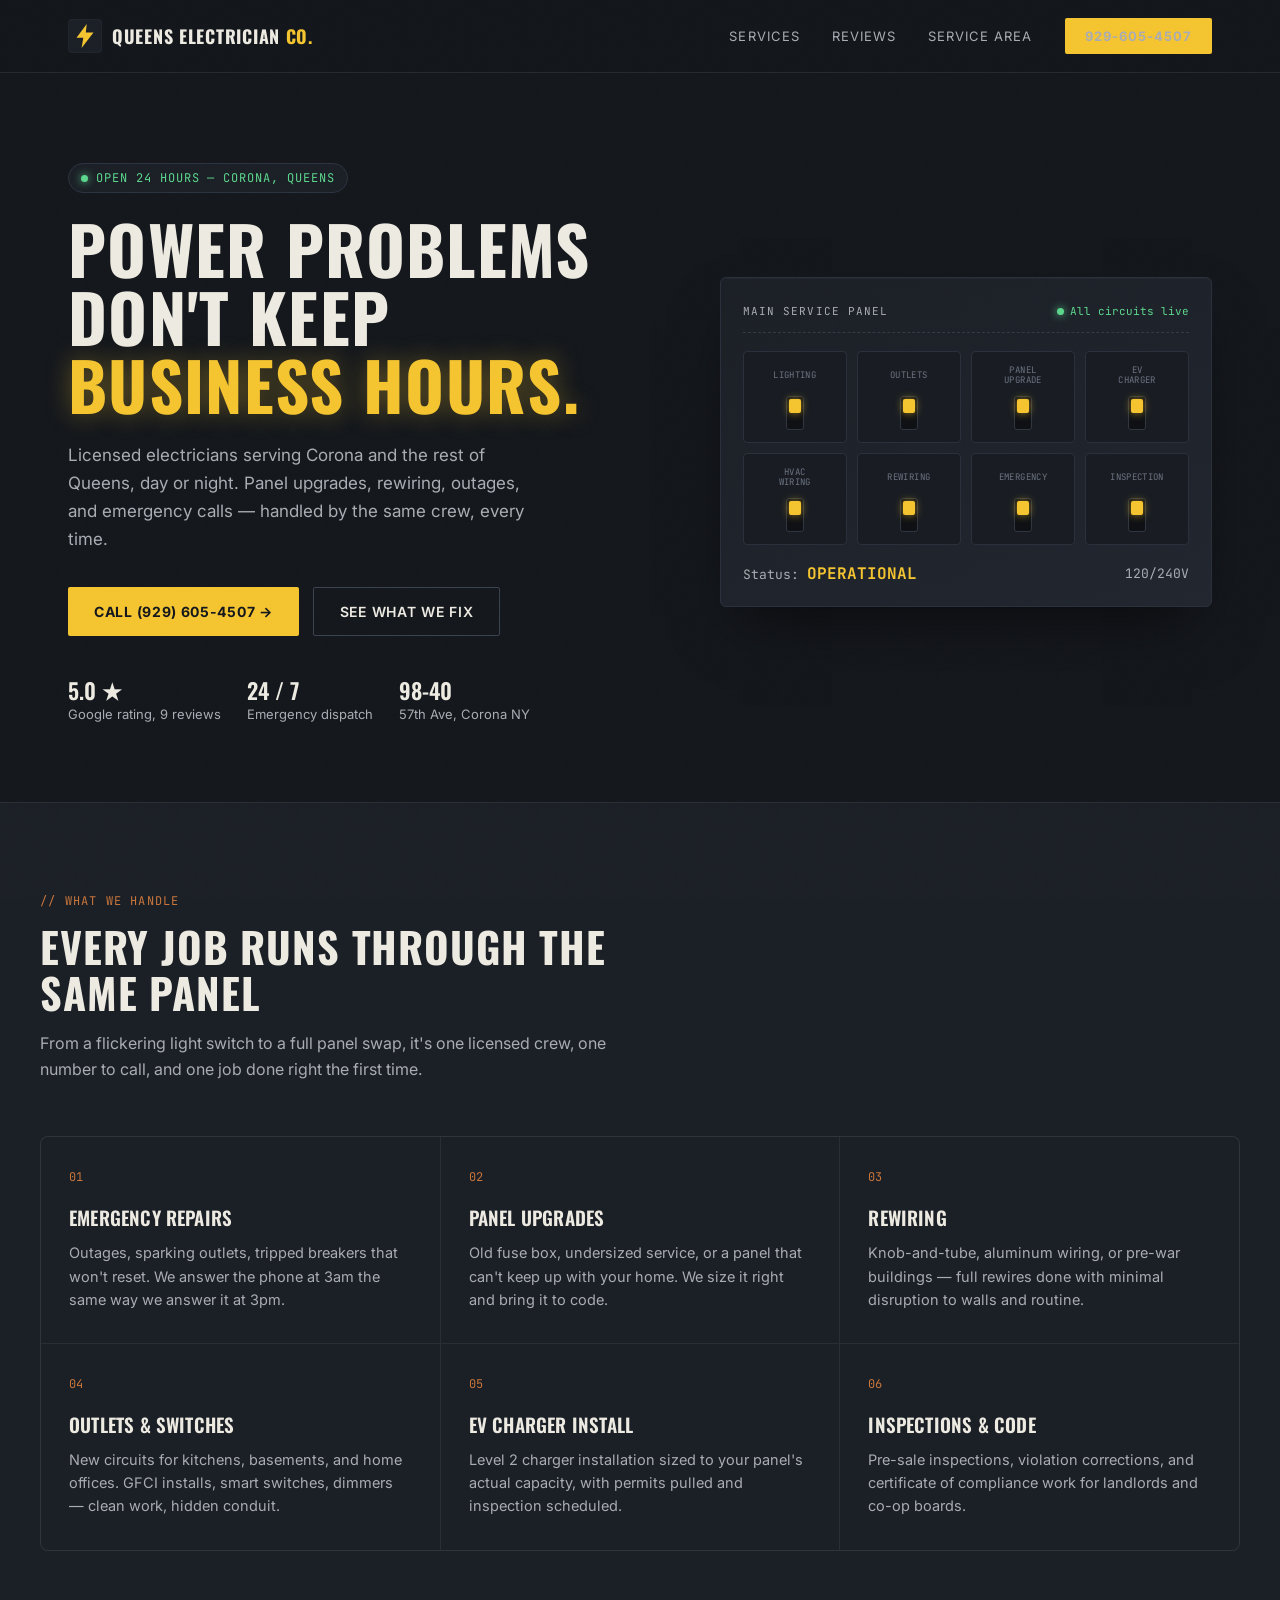
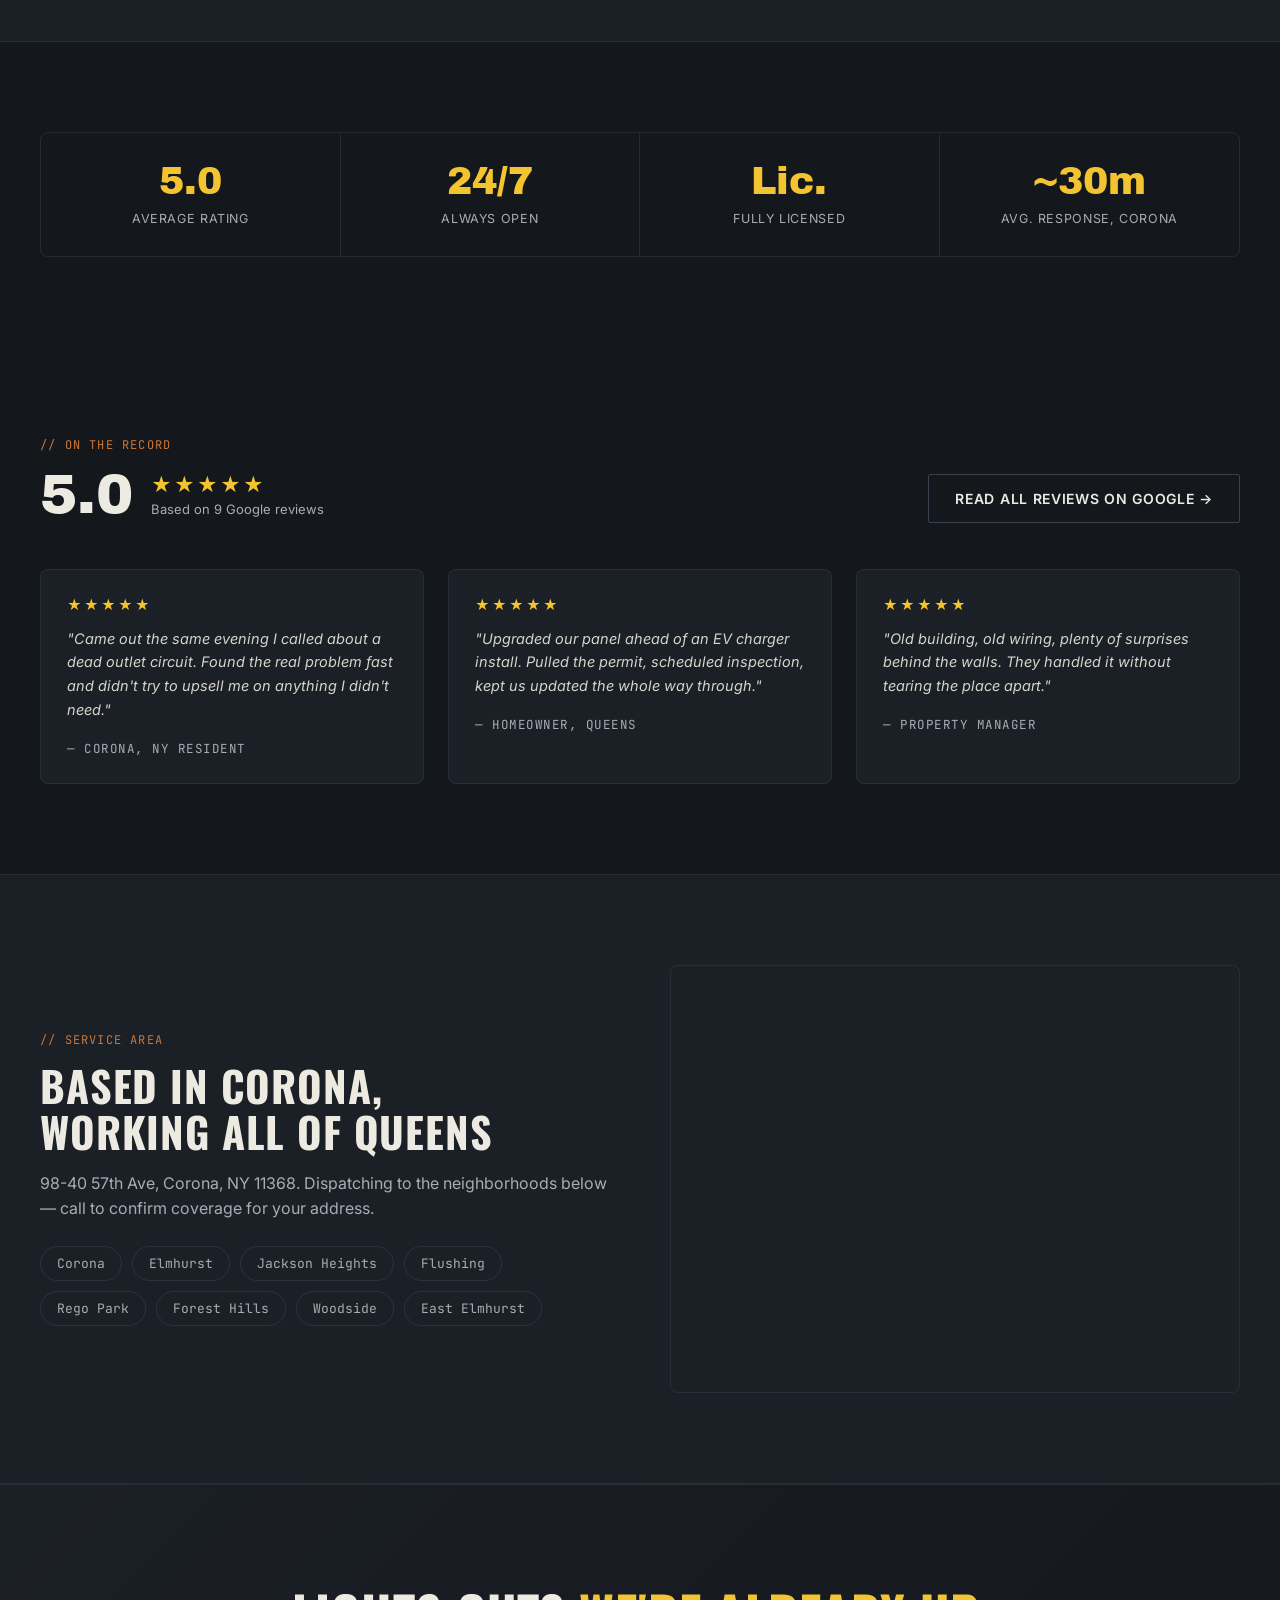
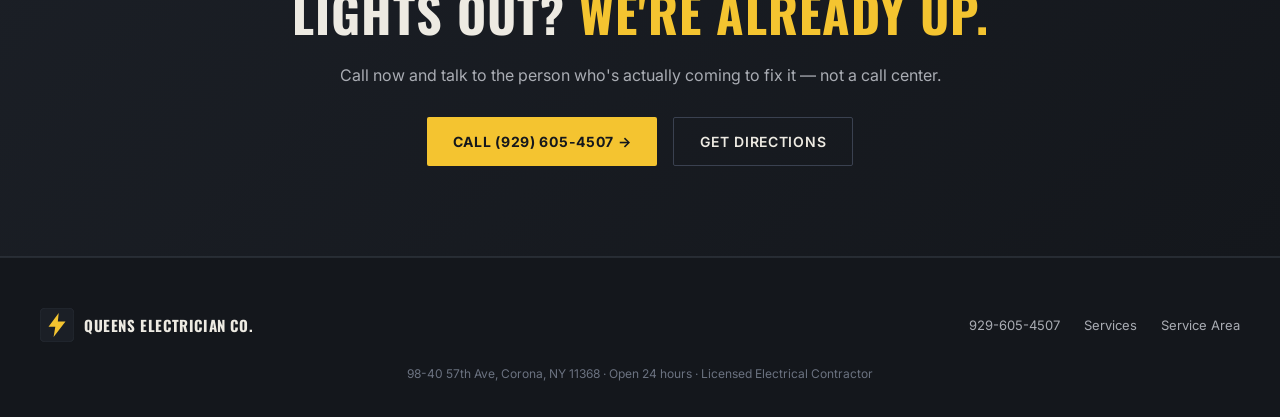
==== index.html @ 9e99471e "Add files via upload" ====
<!DOCTYPE html>
<html lang="en">
<head>
<meta charset="UTF-8">
<meta name="viewport" content="width=device-width, initial-scale=1.0">
<title>Queens Electrician Co — Licensed Electrician, Corona NY, Open 24/7</title>
<link rel="preconnect" href="https://fonts.googleapis.com">
<link href="https://fonts.googleapis.com/css2?family=Archivo+Black&family=Oswald:wght@400;500;600;700&family=Inter:wght@400;500;600&family=JetBrains+Mono:wght@400;500&display=swap" rel="stylesheet">
<style>
  :root{
    --ink:#14171C;
    --panel:#1B1F26;
    --panel-2:#21262F;
    --copper:#C9763B;
    --live:#F4C430;
    --live-dim:#8A6C1B;
    --paper:#EDEAE2;
    --paper-dim:#A9ACB3;
    --green-led:#5CD68C;
    --red-warn:#E2543C;
    --line:#33394299;
  }
  *{box-sizing:border-box;margin:0;padding:0;}
  html{scroll-behavior:smooth;}
  body{
    background:var(--ink);
    color:var(--paper);
    font-family:'Inter',sans-serif;
    overflow-x:hidden;
  }
  @media (prefers-reduced-motion: reduce){
    *{animation-duration:0.01ms !important; animation-iteration-count:1 !important; transition-duration:0.01ms !important;}
  }
  a{color:inherit;text-decoration:none;}
  .mono{font-family:'JetBrains Mono',monospace;}
  h1,h2,h3{font-family:'Oswald',sans-serif; text-transform:uppercase; letter-spacing:0.02em;}
  .display{font-family:'Archivo Black',sans-serif;}

  /* ===== Texture ===== */
  .grain{
    position:fixed; inset:0; pointer-events:none; z-index:999;
    opacity:0.035; mix-blend-mode:overlay;
    background-image:url("data:image/svg+xml,%3Csvg xmlns='http://www.w3.org/2000/svg' width='120' height='120'%3E%3Cfilter id='n'%3E%3CfeTurbulence type='fractalNoise' baseFrequency='0.9' numOctaves='2' stitchTiles='stitch'/%3E%3C/filter%3E%3Crect width='100%25' height='100%25' filter='url(%23n)'/%3E%3C/svg%3E");
  }

  /* ===== Header ===== */
  header{
    position:sticky; top:0; z-index:100;
    background:rgba(20,23,28,0.92);
    backdrop-filter:blur(8px);
    border-bottom:1px solid var(--line);
  }
  .nav{
    max-width:1200px; margin:0 auto; padding:18px 28px;
    display:flex; align-items:center; justify-content:space-between;
  }
  .brand{display:flex; align-items:center; gap:10px;}
  .brand-mark{
    width:34px;height:34px; flex-shrink:0;
  }
  .brand-text{font-family:'Oswald',sans-serif; font-weight:700; font-size:18px; letter-spacing:0.04em; text-transform:uppercase;}
  .brand-text span{color:var(--live);}
  .nav-links{display:flex; gap:32px; align-items:center;}
  .nav-links a{font-size:13px; text-transform:uppercase; letter-spacing:0.08em; color:var(--paper-dim); transition:color .2s;}
  .nav-links a:hover, .nav-links a:focus-visible{color:var(--live);}
  .nav-cta{
    background:var(--live); color:var(--ink); padding:10px 20px;
    font-weight:700; font-size:13px; text-transform:uppercase; letter-spacing:0.06em;
    border-radius:2px; transition:transform .15s, background .2s;
  }
  .nav-cta:hover{background:#ffd966; transform:translateY(-1px);}
  @media(max-width:760px){ .nav-links a:not(.nav-cta){display:none;} }

  /* ===== Hero ===== */
  .hero{
    position:relative;
    max-width:1200px; margin:0 auto;
    padding:90px 28px 80px;
    display:grid; grid-template-columns:1.1fr 0.9fr; gap:50px; align-items:center;
  }
  .eyebrow{
    display:inline-flex; align-items:center; gap:8px;
    font-family:'JetBrains Mono',monospace; font-size:12px; letter-spacing:0.08em;
    color:var(--green-led); text-transform:uppercase; margin-bottom:22px;
    border:1px solid #2c3340; padding:6px 12px; border-radius:20px; background:var(--panel);
  }
  .led-dot{width:7px;height:7px;border-radius:50%;background:var(--green-led); box-shadow:0 0 8px var(--green-led); animation:pulse 1.8s infinite ease-in-out;}
  @keyframes pulse{0%,100%{opacity:1} 50%{opacity:0.35}}
  .hero h1{
    font-size:clamp(38px, 5.2vw, 68px);
    line-height:1.02; font-weight:700; color:var(--paper);
  }
  .hero h1 em{
    font-style:normal; color:var(--live);
    text-shadow:0 0 24px rgba(244,196,48,0.35);
  }
  .hero p.lede{
    margin-top:22px; font-size:17px; line-height:1.65; color:var(--paper-dim); max-width:480px;
  }
  .hero-ctas{display:flex; gap:14px; margin-top:34px; flex-wrap:wrap;}
  .btn-primary{
    background:var(--live); color:var(--ink); padding:15px 26px;
    font-weight:700; font-size:14px; text-transform:uppercase; letter-spacing:0.05em;
    border-radius:2px; display:inline-flex; align-items:center; gap:10px;
    transition:transform .15s, box-shadow .2s;
  }
  .btn-primary:hover{transform:translateY(-2px); box-shadow:0 8px 24px rgba(244,196,48,0.25);}
  .btn-secondary{
    border:1px solid #3a4150; color:var(--paper); padding:15px 26px;
    font-weight:600; font-size:14px; text-transform:uppercase; letter-spacing:0.05em;
    border-radius:2px; transition:border-color .2s, color .2s;
  }
  .btn-secondary:hover{border-color:var(--live); color:var(--live);}
  .hero-meta{
    display:flex; gap:26px; margin-top:38px; flex-wrap:wrap;
  }
  .hero-meta div{font-size:13px; color:var(--paper-dim);}
  .hero-meta strong{display:block; font-family:'Oswald',sans-serif; font-size:22px; color:var(--paper); font-weight:600;}

  /* ===== Signature: Breaker Panel ===== */
  .panel-wrap{
    position:relative;
    background:linear-gradient(155deg, var(--panel) 0%, var(--panel-2) 100%);
    border:1px solid #2a303b; border-radius:6px;
    padding:26px 22px 22px;
    box-shadow:0 30px 60px -20px rgba(0,0,0,0.6), inset 0 1px 0 rgba(255,255,255,0.03);
  }
  .panel-head{display:flex; justify-content:space-between; align-items:center; margin-bottom:18px; padding-bottom:14px; border-bottom:1px dashed #333a45;}
  .panel-title{font-family:'JetBrains Mono',monospace; font-size:11px; letter-spacing:0.1em; color:var(--paper-dim); text-transform:uppercase;}
  .panel-status{display:flex; align-items:center; gap:6px; font-family:'JetBrains Mono',monospace; font-size:11px; color:var(--green-led);}
  .breaker-grid{display:grid; grid-template-columns:repeat(4,1fr); gap:10px;}
  .breaker{
    background:#181c22; border:1px solid #2a303b; border-radius:4px;
    padding:12px 8px; text-align:center; position:relative; cursor:default;
  }
  .breaker .label{font-family:'JetBrains Mono',monospace; font-size:9px; color:#6b7280; text-transform:uppercase; letter-spacing:0.04em; margin-bottom:10px; min-height:22px; display:flex; align-items:center; justify-content:center; line-height:1.2;}
  .switch{
    width:18px; height:34px; background:#0e1014; border-radius:3px; margin:0 auto;
    position:relative; border:1px solid #30363f;
  }
  .switch::after{
    content:''; position:absolute; left:2px; right:2px; height:14px;
    background:var(--live); border-radius:2px; top:2px;
    box-shadow:0 0 8px rgba(244,196,48,0.6);
    animation:flick 4.5s ease-in-out infinite;
  }
  .breaker:nth-child(2) .switch::after{animation-delay:0.3s;}
  .breaker:nth-child(3) .switch::after{animation-delay:0.6s;}
  .breaker:nth-child(4) .switch::after{animation-delay:0.9s;}
  .breaker:nth-child(5) .switch::after{animation-delay:1.2s;}
  .breaker:nth-child(6) .switch::after{animation-delay:1.5s;}
  .breaker:nth-child(7) .switch::after{animation-delay:1.8s;}
  .breaker:nth-child(8) .switch::after{animation-delay:2.1s;}
  @keyframes flick{
    0%,40%{top:2px;}
    45%,55%{top:18px; background:#3a3f48; box-shadow:none;}
    60%,100%{top:2px; background:var(--live); box-shadow:0 0 8px rgba(244,196,48,0.6);}
  }
  .panel-foot{margin-top:18px; display:flex; justify-content:space-between; align-items:center;}
  .voltage-read{font-family:'JetBrains Mono',monospace; font-size:13px; color:var(--paper-dim);}
  .voltage-read b{color:var(--live); font-size:16px;}

  /* ===== Section shared ===== */
  section{padding:90px 28px;}
  .container{max-width:1200px; margin:0 auto;}
  .section-head{max-width:620px; margin-bottom:54px;}
  .section-tag{
    font-family:'JetBrains Mono',monospace; font-size:12px; color:var(--copper);
    letter-spacing:0.1em; text-transform:uppercase; display:block; margin-bottom:14px;
  }
  .section-head h2{font-size:clamp(28px,3.4vw,42px); color:var(--paper); line-height:1.1;}
  .section-head p{margin-top:16px; color:var(--paper-dim); font-size:16px; line-height:1.6;}

  /* ===== Services ===== */
  .services{background:var(--panel); border-top:1px solid var(--line); border-bottom:1px solid var(--line);}
  .service-grid{display:grid; grid-template-columns:repeat(3,1fr); gap:1px; background:var(--line); border:1px solid var(--line); border-radius:8px; overflow:hidden;}
  .service-card{background:var(--panel); padding:32px 28px; transition:background .2s;}
  .service-card:hover{background:var(--panel-2);}
  .service-num{font-family:'JetBrains Mono',monospace; font-size:12px; color:var(--copper); margin-bottom:18px; display:block;}
  .service-card h3{font-size:19px; color:var(--paper); margin-bottom:10px; font-weight:600; letter-spacing:0.01em;}
  .service-card p{font-size:14.5px; color:var(--paper-dim); line-height:1.6;}
  @media(max-width:860px){ .service-grid{grid-template-columns:1fr;} }

  /* ===== Why / stats strip ===== */
  .stats{
    display:grid; grid-template-columns:repeat(4,1fr); gap:0;
    border:1px solid var(--line); border-radius:8px; overflow:hidden;
  }
  .stat{padding:30px 24px; border-right:1px solid var(--line); text-align:center;}
  .stat:last-child{border-right:none;}
  .stat .num{font-family:'Archivo Black',sans-serif; font-size:38px; color:var(--live); line-height:1;}
  .stat .lbl{margin-top:10px; font-size:12.5px; color:var(--paper-dim); text-transform:uppercase; letter-spacing:0.05em;}
  @media(max-width:760px){ .stats{grid-template-columns:repeat(2,1fr);} .stat{border-bottom:1px solid var(--line);} }

  /* ===== Reviews ===== */
  .reviews-head{display:flex; align-items:flex-end; justify-content:space-between; gap:30px; flex-wrap:wrap;}
  .score-block{display:flex; align-items:center; gap:18px;}
  .score-num{font-family:'Archivo Black',sans-serif; font-size:56px; color:var(--paper); line-height:1;}
  .stars{color:var(--live); font-size:20px; letter-spacing:2px;}
  .score-sub{font-size:13px; color:var(--paper-dim); margin-top:4px;}
  .review-grid{margin-top:46px; display:grid; grid-template-columns:repeat(3,1fr); gap:24px;}
  .review-card{
    background:var(--panel); border:1px solid var(--line); border-radius:8px; padding:26px;
  }
  .review-card .stars{font-size:14px; margin-bottom:14px; display:block;}
  .review-card p{font-size:14.5px; color:#D7D4CC; line-height:1.65; font-style:italic;}
  .review-card .who{margin-top:18px; font-size:12.5px; color:var(--paper-dim); font-family:'JetBrains Mono',monospace; text-transform:uppercase; letter-spacing:0.04em;}
  @media(max-width:860px){ .review-grid{grid-template-columns:1fr;} }

  /* ===== Service area ===== */
  .area-wrap{display:grid; grid-template-columns:1fr 1fr; gap:60px; align-items:center;}
  .area-list{display:flex; flex-wrap:wrap; gap:10px; margin-top:24px;}
  .area-chip{
    border:1px solid #2c3340; background:var(--panel); padding:8px 16px;
    border-radius:20px; font-size:13px; color:var(--paper-dim); font-family:'JetBrains Mono',monospace;
  }
  .map-frame{
    border:1px solid var(--line); border-radius:8px; padding:0; overflow:hidden;
    aspect-ratio:4/3; position:relative; background:var(--panel);
  }
  .map-frame iframe{width:100%; height:100%; border:0; filter:grayscale(0.4) invert(0.92) contrast(0.9);}
  @media(max-width:860px){ .area-wrap{grid-template-columns:1fr;} }

  /* ===== CTA banner ===== */
  .cta-banner{
    background:linear-gradient(135deg, #1B1F26 0%, #14171C 100%);
    border-top:1px solid var(--line); border-bottom:1px solid var(--line);
    text-align:center;
  }
  .cta-banner h2{font-size:clamp(30px,4vw,50px); color:var(--paper);}
  .cta-banner h2 .accent{color:var(--live);}
  .cta-banner p{color:var(--paper-dim); margin-top:16px; font-size:16px;}
  .cta-actions{display:flex; gap:16px; justify-content:center; margin-top:32px; flex-wrap:wrap;}

  /* ===== Footer ===== */
  footer{padding:50px 28px 36px; border-top:1px solid var(--line);}
  .foot-wrap{max-width:1200px; margin:0 auto; display:flex; justify-content:space-between; align-items:center; flex-wrap:wrap; gap:20px;}
  .foot-wrap .brand-text{font-size:15px;}
  .foot-links{display:flex; gap:24px; font-size:13px; color:var(--paper-dim);}
  .foot-copy{font-size:12px; color:#6b7280; margin-top:24px; text-align:center;}

  @media(max-width:900px){
    .hero{grid-template-columns:1fr; padding-top:50px;}
  }
</style>
</head>
<body>
<div class="grain"></div>

<header>
  <div class="nav">
    <div class="brand">
      <svg class="brand-mark" viewBox="0 0 40 40" fill="none" xmlns="http://www.w3.org/2000/svg">
        <rect width="40" height="40" rx="6" fill="#1B1F26" stroke="#33394299"/>
        <path d="M22 6L10 22H18L16 34L30 16H21L22 6Z" fill="#F4C430"/>
      </svg>
      <div class="brand-text">Queens Electrician <span>Co.</span></div>
    </div>
    <nav class="nav-links">
      <a href="#services">Services</a>
      <a href="#reviews">Reviews</a>
      <a href="#area">Service Area</a>
      <a href="tel:+19296054507" class="nav-cta">929-605-4507</a>
    </nav>
  </div>
</header>

<section class="hero">
  <div>
    <span class="eyebrow"><span class="led-dot"></span> Open 24 hours — Corona, Queens</span>
    <h1>Power problems<br>don't keep<br><em>business hours.</em></h1>
    <p class="lede">Licensed electricians serving Corona and the rest of Queens, day or night. Panel upgrades, rewiring, outages, and emergency calls — handled by the same crew, every time.</p>
    <div class="hero-ctas">
      <a href="tel:+19296054507" class="btn-primary">Call (929) 605-4507 →</a>
      <a href="#services" class="btn-secondary">See what we fix</a>
    </div>
    <div class="hero-meta">
      <div><strong>5.0 ★</strong>Google rating, 9 reviews</div>
      <div><strong>24 / 7</strong>Emergency dispatch</div>
      <div><strong>98-40</strong>57th Ave, Corona NY</div>
    </div>
  </div>

  <div class="panel-wrap">
    <div class="panel-head">
      <span class="panel-title">Main Service Panel</span>
      <span class="panel-status"><span class="led-dot"></span> All circuits live</span>
    </div>
    <div class="breaker-grid">
      <div class="breaker"><div class="label">Lighting</div><div class="switch"></div></div>
      <div class="breaker"><div class="label">Outlets</div><div class="switch"></div></div>
      <div class="breaker"><div class="label">Panel<br>Upgrade</div><div class="switch"></div></div>
      <div class="breaker"><div class="label">EV<br>Charger</div><div class="switch"></div></div>
      <div class="breaker"><div class="label">HVAC<br>Wiring</div><div class="switch"></div></div>
      <div class="breaker"><div class="label">Rewiring</div><div class="switch"></div></div>
      <div class="breaker"><div class="label">Emergency</div><div class="switch"></div></div>
      <div class="breaker"><div class="label">Inspection</div><div class="switch"></div></div>
    </div>
    <div class="panel-foot">
      <span class="voltage-read">Status: <b>OPERATIONAL</b></span>
      <span class="voltage-read mono">120/240V</span>
    </div>
  </div>
</section>

<section class="services" id="services">
  <div class="container">
    <div class="section-head">
      <span class="section-tag">// What we handle</span>
      <h2>Every job runs through the same panel</h2>
      <p>From a flickering light switch to a full panel swap, it's one licensed crew, one number to call, and one job done right the first time.</p>
    </div>
    <div class="service-grid">
      <div class="service-card">
        <span class="service-num">01</span>
        <h3>Emergency Repairs</h3>
        <p>Outages, sparking outlets, tripped breakers that won't reset. We answer the phone at 3am the same way we answer it at 3pm.</p>
      </div>
      <div class="service-card">
        <span class="service-num">02</span>
        <h3>Panel Upgrades</h3>
        <p>Old fuse box, undersized service, or a panel that can't keep up with your home. We size it right and bring it to code.</p>
      </div>
      <div class="service-card">
        <span class="service-num">03</span>
        <h3>Rewiring</h3>
        <p>Knob-and-tube, aluminum wiring, or pre-war buildings — full rewires done with minimal disruption to walls and routine.</p>
      </div>
      <div class="service-card">
        <span class="service-num">04</span>
        <h3>Outlets & Switches</h3>
        <p>New circuits for kitchens, basements, and home offices. GFCI installs, smart switches, dimmers — clean work, hidden conduit.</p>
      </div>
      <div class="service-card">
        <span class="service-num">05</span>
        <h3>EV Charger Install</h3>
        <p>Level 2 charger installation sized to your panel's actual capacity, with permits pulled and inspection scheduled.</p>
      </div>
      <div class="service-card">
        <span class="service-num">06</span>
        <h3>Inspections & Code</h3>
        <p>Pre-sale inspections, violation corrections, and certificate of compliance work for landlords and co-op boards.</p>
      </div>
    </div>
  </div>
</section>

<section>
  <div class="container">
    <div class="stats">
      <div class="stat"><div class="num">5.0</div><div class="lbl">Average Rating</div></div>
      <div class="stat"><div class="num">24/7</div><div class="lbl">Always Open</div></div>
      <div class="stat"><div class="num">Lic.</div><div class="lbl">Fully Licensed</div></div>
      <div class="stat"><div class="num">~30m</div><div class="lbl">Avg. Response, Corona</div></div>
    </div>
  </div>
</section>

<section id="reviews">
  <div class="container">
    <div class="reviews-head">
      <div>
        <span class="section-tag">// On the record</span>
        <div class="score-block">
          <div class="score-num">5.0</div>
          <div>
            <div class="stars">★★★★★</div>
            <div class="score-sub">Based on 9 Google reviews</div>
          </div>
        </div>
      </div>
      <a href="#" class="btn-secondary">Read all reviews on Google →</a>
    </div>

    <div class="review-grid">
      <div class="review-card">
        <span class="stars">★★★★★</span>
        <p>"Came out the same evening I called about a dead outlet circuit. Found the real problem fast and didn't try to upsell me on anything I didn't need."</p>
        <div class="who">— Corona, NY resident</div>
      </div>
      <div class="review-card">
        <span class="stars">★★★★★</span>
        <p>"Upgraded our panel ahead of an EV charger install. Pulled the permit, scheduled inspection, kept us updated the whole way through."</p>
        <div class="who">— Homeowner, Queens</div>
      </div>
      <div class="review-card">
        <span class="stars">★★★★★</span>
        <p>"Old building, old wiring, plenty of surprises behind the walls. They handled it without tearing the place apart."</p>
        <div class="who">— Property manager</div>
      </div>
    </div>
  </div>
</section>

<section class="services" id="area">
  <div class="container area-wrap">
    <div>
      <span class="section-tag">// Service area</span>
      <h2 style="font-size:clamp(28px,3.4vw,42px); color:var(--paper); line-height:1.1;">Based in Corona,<br>working all of Queens</h2>
      <p style="margin-top:16px; color:var(--paper-dim); font-size:16px; line-height:1.6;">98-40 57th Ave, Corona, NY 11368. Dispatching to the neighborhoods below — call to confirm coverage for your address.</p>
      <div class="area-list">
        <span class="area-chip">Corona</span>
        <span class="area-chip">Elmhurst</span>
        <span class="area-chip">Jackson Heights</span>
        <span class="area-chip">Flushing</span>
        <span class="area-chip">Rego Park</span>
        <span class="area-chip">Forest Hills</span>
        <span class="area-chip">Woodside</span>
        <span class="area-chip">East Elmhurst</span>
      </div>
    </div>
    <div class="map-frame">
      <iframe loading="lazy" src="https://www.google.com/maps?q=98-40+57th+Ave,+Corona,+NY+11368&output=embed" allowfullscreen></iframe>
    </div>
  </div>
</section>

<section class="cta-banner">
  <div class="container">
    <h2>Lights out? <span class="accent">We're already up.</span></h2>
    <p>Call now and talk to the person who's actually coming to fix it — not a call center.</p>
    <div class="cta-actions">
      <a href="tel:+19296054507" class="btn-primary">Call (929) 605-4507 →</a>
      <a href="https://www.google.com/maps?q=98-40+57th+Ave,+Corona,+NY+11368" class="btn-secondary">Get directions</a>
    </div>
  </div>
</section>

<footer>
  <div class="foot-wrap">
    <div class="brand">
      <svg class="brand-mark" viewBox="0 0 40 40" fill="none" xmlns="http://www.w3.org/2000/svg" width="28" height="28">
        <rect width="40" height="40" rx="6" fill="#1B1F26" stroke="#33394299"/>
        <path d="M22 6L10 22H18L16 34L30 16H21L22 6Z" fill="#F4C430"/>
      </svg>
      <div class="brand-text">Queens Electrician Co.</div>
    </div>
    <div class="foot-links">
      <a href="tel:+19296054507">929-605-4507</a>
      <a href="#services">Services</a>
      <a href="#area">Service Area</a>
    </div>
  </div>
  <div class="foot-copy">98-40 57th Ave, Corona, NY 11368 · Open 24 hours · Licensed Electrical Contractor</div>
</footer>

</body>
</html>
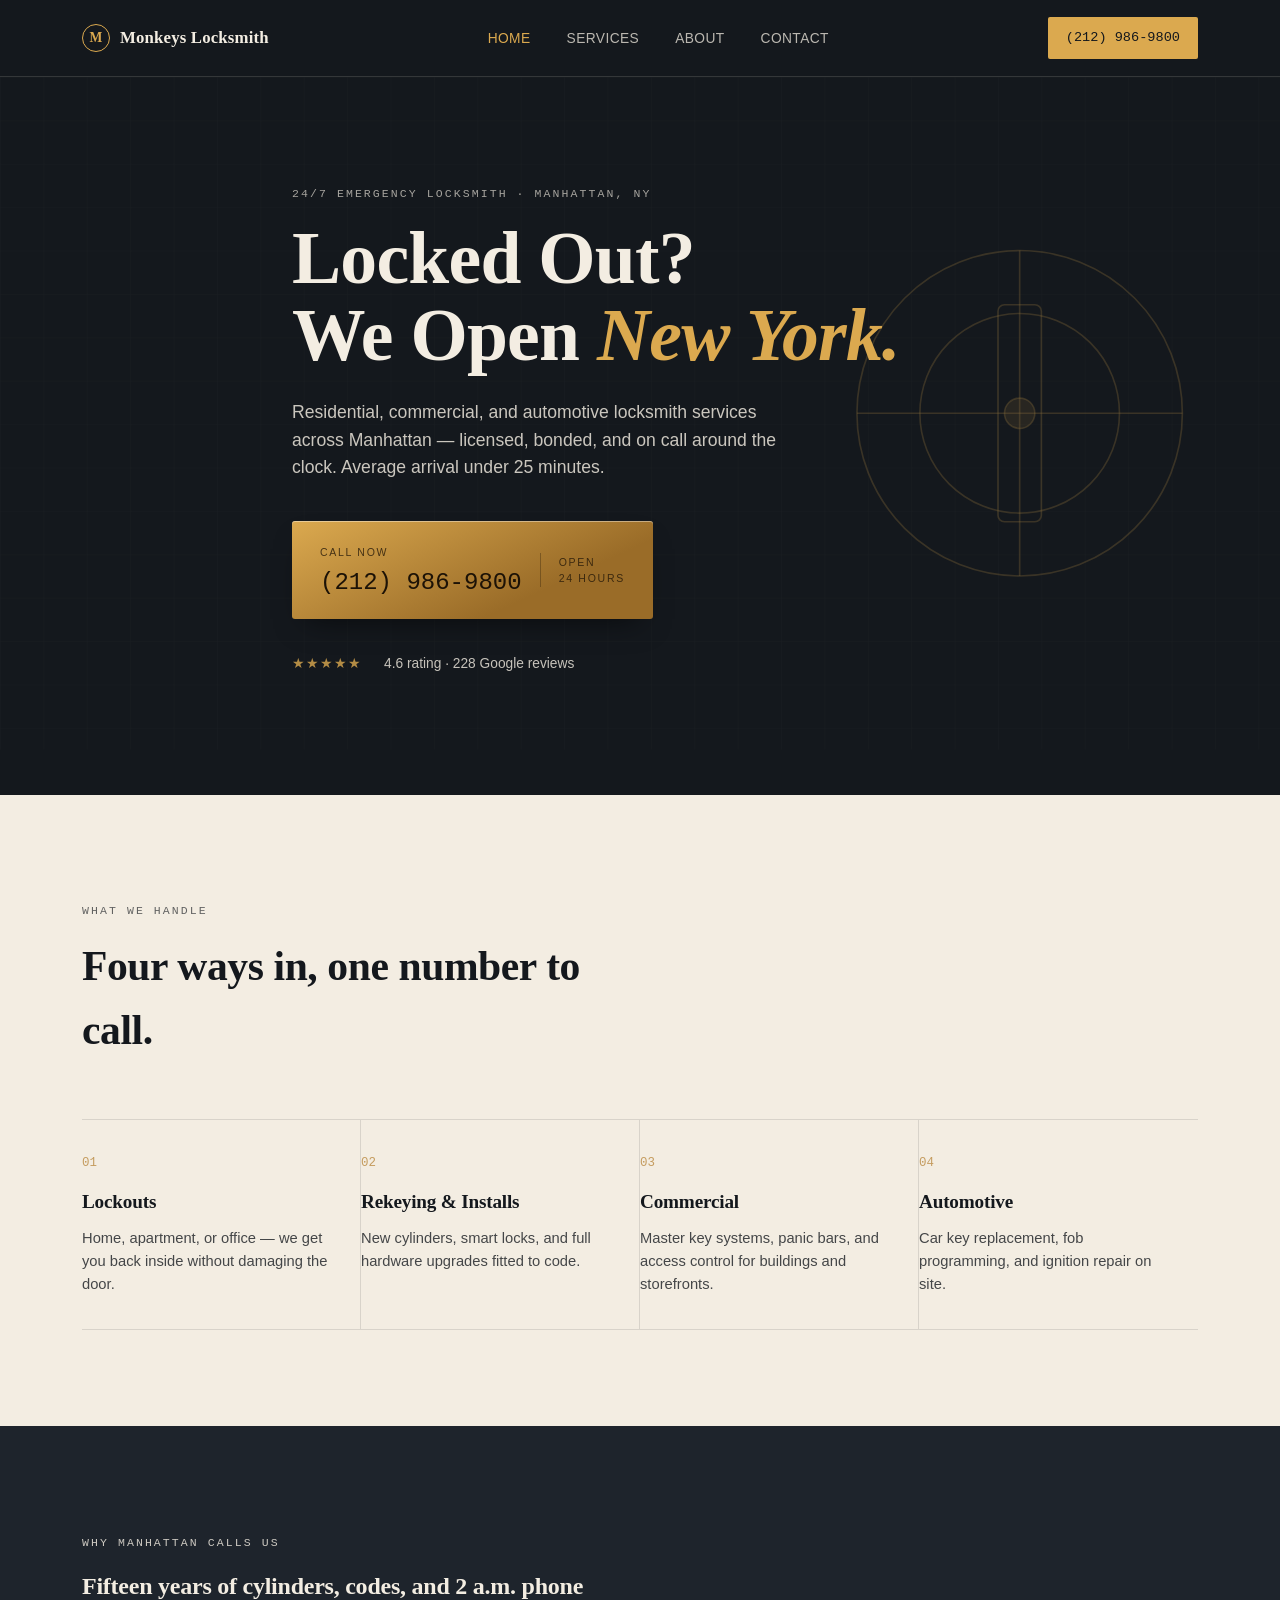
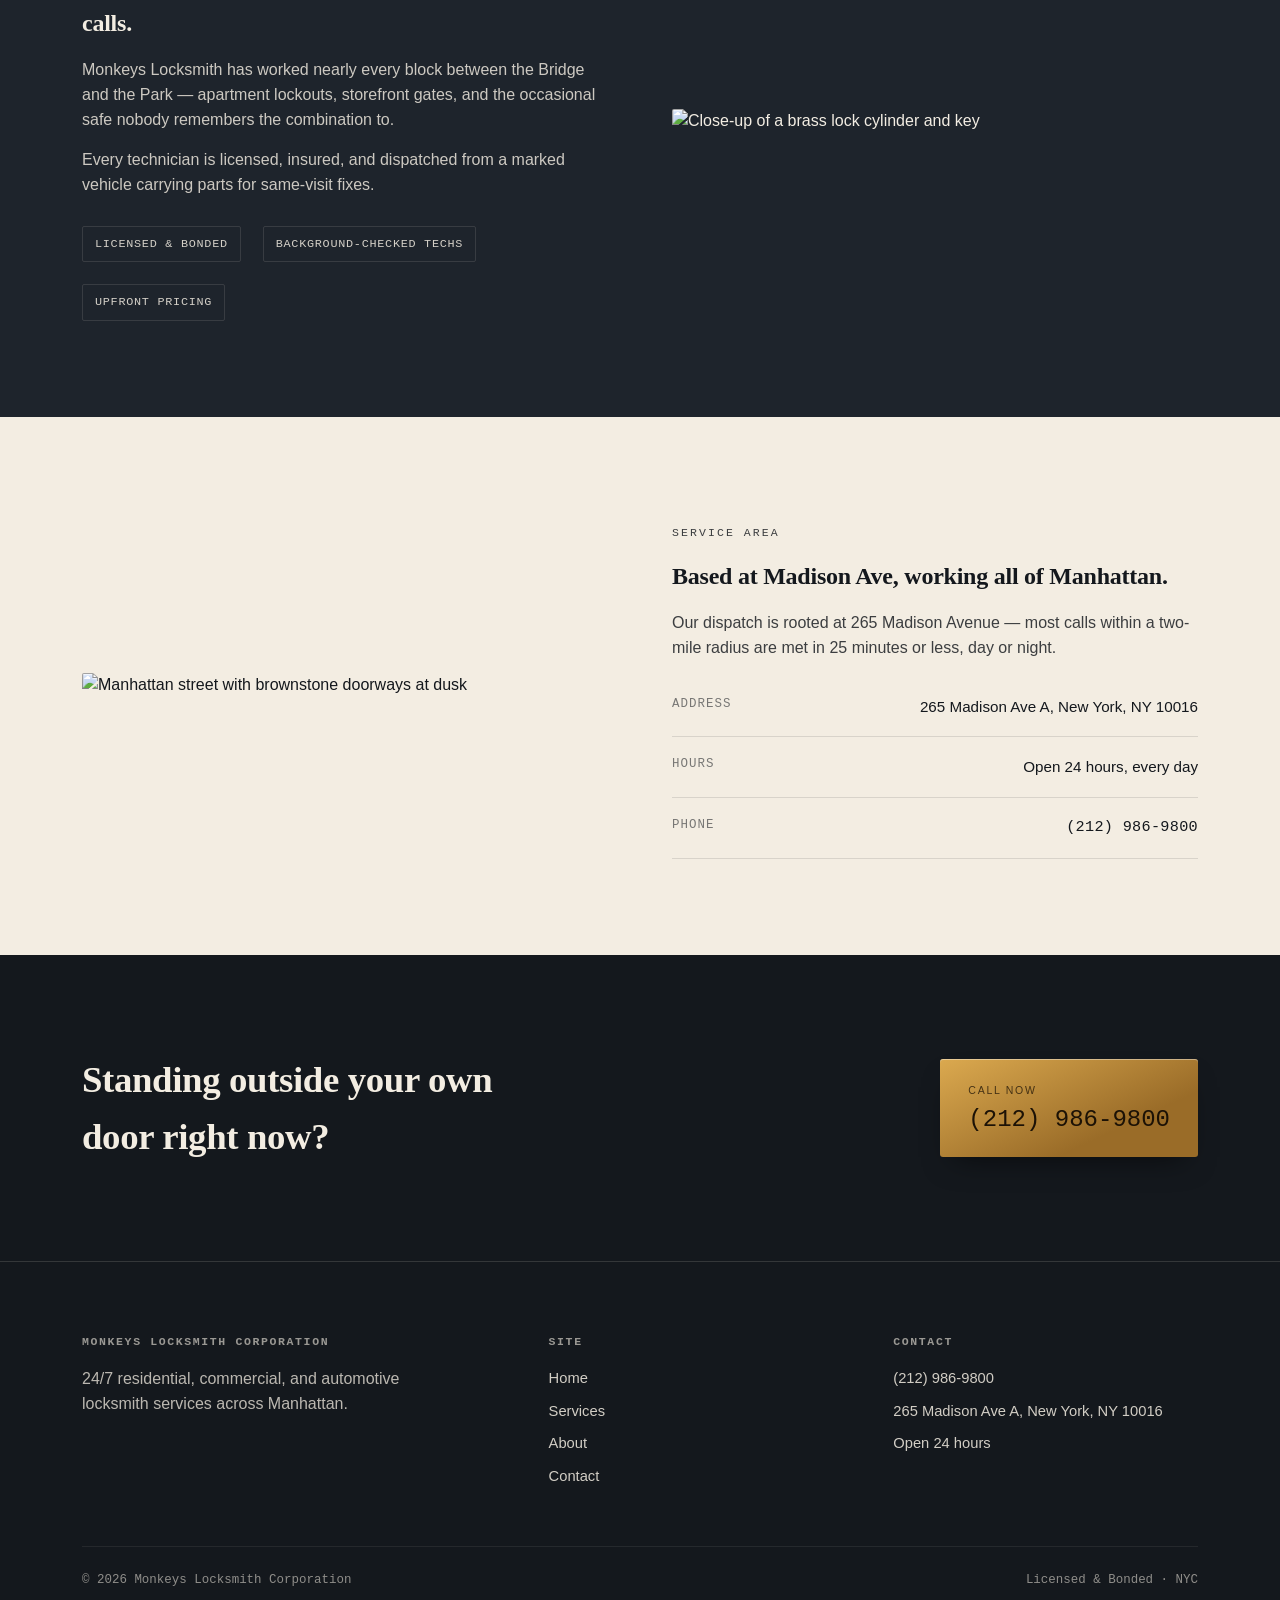
==== commit 10a0cc08: "Add files via upload" ====
--- a/index.html
+++ b/index.html
@@ -3,446 +3,179 @@
 <head>
 <meta charset="UTF-8">
 <meta name="viewport" content="width=device-width, initial-scale=1.0">
-<title>Queens Electrician Co — Licensed Electrician, Corona NY, Open 24/7</title>
-<link rel="preconnect" href="https://fonts.googleapis.com">
-<link href="https://fonts.googleapis.com/css2?family=Archivo+Black&family=Oswald:wght@400;500;600;700&family=Inter:wght@400;500;600&family=JetBrains+Mono:wght@400;500&display=swap" rel="stylesheet">
-<style>
-  :root{
-    --ink:#14171C;
-    --panel:#1B1F26;
-    --panel-2:#21262F;
-    --copper:#C9763B;
-    --live:#F4C430;
-    --live-dim:#8A6C1B;
-    --paper:#EDEAE2;
-    --paper-dim:#A9ACB3;
-    --green-led:#5CD68C;
-    --red-warn:#E2543C;
-    --line:#33394299;
-  }
-  *{box-sizing:border-box;margin:0;padding:0;}
-  html{scroll-behavior:smooth;}
-  body{
-    background:var(--ink);
-    color:var(--paper);
-    font-family:'Inter',sans-serif;
-    overflow-x:hidden;
-  }
-  @media (prefers-reduced-motion: reduce){
-    *{animation-duration:0.01ms !important; animation-iteration-count:1 !important; transition-duration:0.01ms !important;}
-  }
-  a{color:inherit;text-decoration:none;}
-  .mono{font-family:'JetBrains Mono',monospace;}
-  h1,h2,h3{font-family:'Oswald',sans-serif; text-transform:uppercase; letter-spacing:0.02em;}
-  .display{font-family:'Archivo Black',sans-serif;}
-
-  /* ===== Texture ===== */
-  .grain{
-    position:fixed; inset:0; pointer-events:none; z-index:999;
-    opacity:0.035; mix-blend-mode:overlay;
-    background-image:url("data:image/svg+xml,%3Csvg xmlns='http://www.w3.org/2000/svg' width='120' height='120'%3E%3Cfilter id='n'%3E%3CfeTurbulence type='fractalNoise' baseFrequency='0.9' numOctaves='2' stitchTiles='stitch'/%3E%3C/filter%3E%3Crect width='100%25' height='100%25' filter='url(%23n)'/%3E%3C/svg%3E");
-  }
-
-  /* ===== Header ===== */
-  header{
-    position:sticky; top:0; z-index:100;
-    background:rgba(20,23,28,0.92);
-    backdrop-filter:blur(8px);
-    border-bottom:1px solid var(--line);
-  }
-  .nav{
-    max-width:1200px; margin:0 auto; padding:18px 28px;
-    display:flex; align-items:center; justify-content:space-between;
-  }
-  .brand{display:flex; align-items:center; gap:10px;}
-  .brand-mark{
-    width:34px;height:34px; flex-shrink:0;
-  }
-  .brand-text{font-family:'Oswald',sans-serif; font-weight:700; font-size:18px; letter-spacing:0.04em; text-transform:uppercase;}
-  .brand-text span{color:var(--live);}
-  .nav-links{display:flex; gap:32px; align-items:center;}
-  .nav-links a{font-size:13px; text-transform:uppercase; letter-spacing:0.08em; color:var(--paper-dim); transition:color .2s;}
-  .nav-links a:hover, .nav-links a:focus-visible{color:var(--live);}
-  .nav-cta{
-    background:var(--live); color:var(--ink); padding:10px 20px;
-    font-weight:700; font-size:13px; text-transform:uppercase; letter-spacing:0.06em;
-    border-radius:2px; transition:transform .15s, background .2s;
-  }
-  .nav-cta:hover{background:#ffd966; transform:translateY(-1px);}
-  @media(max-width:760px){ .nav-links a:not(.nav-cta){display:none;} }
-
-  /* ===== Hero ===== */
-  .hero{
-    position:relative;
-    max-width:1200px; margin:0 auto;
-    padding:90px 28px 80px;
-    display:grid; grid-template-columns:1.1fr 0.9fr; gap:50px; align-items:center;
-  }
-  .eyebrow{
-    display:inline-flex; align-items:center; gap:8px;
-    font-family:'JetBrains Mono',monospace; font-size:12px; letter-spacing:0.08em;
-    color:var(--green-led); text-transform:uppercase; margin-bottom:22px;
-    border:1px solid #2c3340; padding:6px 12px; border-radius:20px; background:var(--panel);
-  }
-  .led-dot{width:7px;height:7px;border-radius:50%;background:var(--green-led); box-shadow:0 0 8px var(--green-led); animation:pulse 1.8s infinite ease-in-out;}
-  @keyframes pulse{0%,100%{opacity:1} 50%{opacity:0.35}}
-  .hero h1{
-    font-size:clamp(38px, 5.2vw, 68px);
-    line-height:1.02; font-weight:700; color:var(--paper);
-  }
-  .hero h1 em{
-    font-style:normal; color:var(--live);
-    text-shadow:0 0 24px rgba(244,196,48,0.35);
-  }
-  .hero p.lede{
-    margin-top:22px; font-size:17px; line-height:1.65; color:var(--paper-dim); max-width:480px;
-  }
-  .hero-ctas{display:flex; gap:14px; margin-top:34px; flex-wrap:wrap;}
-  .btn-primary{
-    background:var(--live); color:var(--ink); padding:15px 26px;
-    font-weight:700; font-size:14px; text-transform:uppercase; letter-spacing:0.05em;
-    border-radius:2px; display:inline-flex; align-items:center; gap:10px;
-    transition:transform .15s, box-shadow .2s;
-  }
-  .btn-primary:hover{transform:translateY(-2px); box-shadow:0 8px 24px rgba(244,196,48,0.25);}
-  .btn-secondary{
-    border:1px solid #3a4150; color:var(--paper); padding:15px 26px;
-    font-weight:600; font-size:14px; text-transform:uppercase; letter-spacing:0.05em;
-    border-radius:2px; transition:border-color .2s, color .2s;
-  }
-  .btn-secondary:hover{border-color:var(--live); color:var(--live);}
-  .hero-meta{
-    display:flex; gap:26px; margin-top:38px; flex-wrap:wrap;
-  }
-  .hero-meta div{font-size:13px; color:var(--paper-dim);}
-  .hero-meta strong{display:block; font-family:'Oswald',sans-serif; font-size:22px; color:var(--paper); font-weight:600;}
-
-  /* ===== Signature: Breaker Panel ===== */
-  .panel-wrap{
-    position:relative;
-    background:linear-gradient(155deg, var(--panel) 0%, var(--panel-2) 100%);
-    border:1px solid #2a303b; border-radius:6px;
-    padding:26px 22px 22px;
-    box-shadow:0 30px 60px -20px rgba(0,0,0,0.6), inset 0 1px 0 rgba(255,255,255,0.03);
-  }
-  .panel-head{display:flex; justify-content:space-between; align-items:center; margin-bottom:18px; padding-bottom:14px; border-bottom:1px dashed #333a45;}
-  .panel-title{font-family:'JetBrains Mono',monospace; font-size:11px; letter-spacing:0.1em; color:var(--paper-dim); text-transform:uppercase;}
-  .panel-status{display:flex; align-items:center; gap:6px; font-family:'JetBrains Mono',monospace; font-size:11px; color:var(--green-led);}
-  .breaker-grid{display:grid; grid-template-columns:repeat(4,1fr); gap:10px;}
-  .breaker{
-    background:#181c22; border:1px solid #2a303b; border-radius:4px;
-    padding:12px 8px; text-align:center; position:relative; cursor:default;
-  }
-  .breaker .label{font-family:'JetBrains Mono',monospace; font-size:9px; color:#6b7280; text-transform:uppercase; letter-spacing:0.04em; margin-bottom:10px; min-height:22px; display:flex; align-items:center; justify-content:center; line-height:1.2;}
-  .switch{
-    width:18px; height:34px; background:#0e1014; border-radius:3px; margin:0 auto;
-    position:relative; border:1px solid #30363f;
-  }
-  .switch::after{
-    content:''; position:absolute; left:2px; right:2px; height:14px;
-    background:var(--live); border-radius:2px; top:2px;
-    box-shadow:0 0 8px rgba(244,196,48,0.6);
-    animation:flick 4.5s ease-in-out infinite;
-  }
-  .breaker:nth-child(2) .switch::after{animation-delay:0.3s;}
-  .breaker:nth-child(3) .switch::after{animation-delay:0.6s;}
-  .breaker:nth-child(4) .switch::after{animation-delay:0.9s;}
-  .breaker:nth-child(5) .switch::after{animation-delay:1.2s;}
-  .breaker:nth-child(6) .switch::after{animation-delay:1.5s;}
-  .breaker:nth-child(7) .switch::after{animation-delay:1.8s;}
-  .breaker:nth-child(8) .switch::after{animation-delay:2.1s;}
-  @keyframes flick{
-    0%,40%{top:2px;}
-    45%,55%{top:18px; background:#3a3f48; box-shadow:none;}
-    60%,100%{top:2px; background:var(--live); box-shadow:0 0 8px rgba(244,196,48,0.6);}
-  }
-  .panel-foot{margin-top:18px; display:flex; justify-content:space-between; align-items:center;}
-  .voltage-read{font-family:'JetBrains Mono',monospace; font-size:13px; color:var(--paper-dim);}
-  .voltage-read b{color:var(--live); font-size:16px;}
-
-  /* ===== Section shared ===== */
-  section{padding:90px 28px;}
-  .container{max-width:1200px; margin:0 auto;}
-  .section-head{max-width:620px; margin-bottom:54px;}
-  .section-tag{
-    font-family:'JetBrains Mono',monospace; font-size:12px; color:var(--copper);
-    letter-spacing:0.1em; text-transform:uppercase; display:block; margin-bottom:14px;
-  }
-  .section-head h2{font-size:clamp(28px,3.4vw,42px); color:var(--paper); line-height:1.1;}
-  .section-head p{margin-top:16px; color:var(--paper-dim); font-size:16px; line-height:1.6;}
-
-  /* ===== Services ===== */
-  .services{background:var(--panel); border-top:1px solid var(--line); border-bottom:1px solid var(--line);}
-  .service-grid{display:grid; grid-template-columns:repeat(3,1fr); gap:1px; background:var(--line); border:1px solid var(--line); border-radius:8px; overflow:hidden;}
-  .service-card{background:var(--panel); padding:32px 28px; transition:background .2s;}
-  .service-card:hover{background:var(--panel-2);}
-  .service-num{font-family:'JetBrains Mono',monospace; font-size:12px; color:var(--copper); margin-bottom:18px; display:block;}
-  .service-card h3{font-size:19px; color:var(--paper); margin-bottom:10px; font-weight:600; letter-spacing:0.01em;}
-  .service-card p{font-size:14.5px; color:var(--paper-dim); line-height:1.6;}
-  @media(max-width:860px){ .service-grid{grid-template-columns:1fr;} }
-
-  /* ===== Why / stats strip ===== */
-  .stats{
-    display:grid; grid-template-columns:repeat(4,1fr); gap:0;
-    border:1px solid var(--line); border-radius:8px; overflow:hidden;
-  }
-  .stat{padding:30px 24px; border-right:1px solid var(--line); text-align:center;}
-  .stat:last-child{border-right:none;}
-  .stat .num{font-family:'Archivo Black',sans-serif; font-size:38px; color:var(--live); line-height:1;}
-  .stat .lbl{margin-top:10px; font-size:12.5px; color:var(--paper-dim); text-transform:uppercase; letter-spacing:0.05em;}
-  @media(max-width:760px){ .stats{grid-template-columns:repeat(2,1fr);} .stat{border-bottom:1px solid var(--line);} }
-
-  /* ===== Reviews ===== */
-  .reviews-head{display:flex; align-items:flex-end; justify-content:space-between; gap:30px; flex-wrap:wrap;}
-  .score-block{display:flex; align-items:center; gap:18px;}
-  .score-num{font-family:'Archivo Black',sans-serif; font-size:56px; color:var(--paper); line-height:1;}
-  .stars{color:var(--live); font-size:20px; letter-spacing:2px;}
-  .score-sub{font-size:13px; color:var(--paper-dim); margin-top:4px;}
-  .review-grid{margin-top:46px; display:grid; grid-template-columns:repeat(3,1fr); gap:24px;}
-  .review-card{
-    background:var(--panel); border:1px solid var(--line); border-radius:8px; padding:26px;
-  }
-  .review-card .stars{font-size:14px; margin-bottom:14px; display:block;}
-  .review-card p{font-size:14.5px; color:#D7D4CC; line-height:1.65; font-style:italic;}
-  .review-card .who{margin-top:18px; font-size:12.5px; color:var(--paper-dim); font-family:'JetBrains Mono',monospace; text-transform:uppercase; letter-spacing:0.04em;}
-  @media(max-width:860px){ .review-grid{grid-template-columns:1fr;} }
-
-  /* ===== Service area ===== */
-  .area-wrap{display:grid; grid-template-columns:1fr 1fr; gap:60px; align-items:center;}
-  .area-list{display:flex; flex-wrap:wrap; gap:10px; margin-top:24px;}
-  .area-chip{
-    border:1px solid #2c3340; background:var(--panel); padding:8px 16px;
-    border-radius:20px; font-size:13px; color:var(--paper-dim); font-family:'JetBrains Mono',monospace;
-  }
-  .map-frame{
-    border:1px solid var(--line); border-radius:8px; padding:0; overflow:hidden;
-    aspect-ratio:4/3; position:relative; background:var(--panel);
-  }
-  .map-frame iframe{width:100%; height:100%; border:0; filter:grayscale(0.4) invert(0.92) contrast(0.9);}
-  @media(max-width:860px){ .area-wrap{grid-template-columns:1fr;} }
-
-  /* ===== CTA banner ===== */
-  .cta-banner{
-    background:linear-gradient(135deg, #1B1F26 0%, #14171C 100%);
-    border-top:1px solid var(--line); border-bottom:1px solid var(--line);
-    text-align:center;
-  }
-  .cta-banner h2{font-size:clamp(30px,4vw,50px); color:var(--paper);}
-  .cta-banner h2 .accent{color:var(--live);}
-  .cta-banner p{color:var(--paper-dim); margin-top:16px; font-size:16px;}
-  .cta-actions{display:flex; gap:16px; justify-content:center; margin-top:32px; flex-wrap:wrap;}
-
-  /* ===== Footer ===== */
-  footer{padding:50px 28px 36px; border-top:1px solid var(--line);}
-  .foot-wrap{max-width:1200px; margin:0 auto; display:flex; justify-content:space-between; align-items:center; flex-wrap:wrap; gap:20px;}
-  .foot-wrap .brand-text{font-size:15px;}
-  .foot-links{display:flex; gap:24px; font-size:13px; color:var(--paper-dim);}
-  .foot-copy{font-size:12px; color:#6b7280; margin-top:24px; text-align:center;}
-
-  @media(max-width:900px){
-    .hero{grid-template-columns:1fr; padding-top:50px;}
-  }
-</style>
+<title>Monkeys Locksmith Corporation — 24/7 Locksmith, Manhattan</title>
+<link rel="stylesheet" href="styles.css">
 </head>
 <body>
-<div class="grain"></div>
 
-<header>
-  <div class="nav">
-    <div class="brand">
-      <svg class="brand-mark" viewBox="0 0 40 40" fill="none" xmlns="http://www.w3.org/2000/svg">
-        <rect width="40" height="40" rx="6" fill="#1B1F26" stroke="#33394299"/>
-        <path d="M22 6L10 22H18L16 34L30 16H21L22 6Z" fill="#F4C430"/>
-      </svg>
-      <div class="brand-text">Queens Electrician <span>Co.</span></div>
+<nav class="nav">
+  <div class="wrap">
+    <a href="index.html" class="brand"><span class="mark">M</span> Monkeys Locksmith</a>
+    <ul class="nav-links">
+      <li><a href="index.html" aria-current="page">Home</a></li>
+      <li><a href="services.html">Services</a></li>
+      <li><a href="about.html">About</a></li>
+      <li><a href="contact.html">Contact</a></li>
+    </ul>
+    <div class="nav-call">
+      <a class="btn-call" href="tel:+12129869800">(212) 986-9800</a>
+      <button class="nav-toggle" aria-label="Open menu">☰</button>
     </div>
-    <nav class="nav-links">
-      <a href="#services">Services</a>
-      <a href="#reviews">Reviews</a>
-      <a href="#area">Service Area</a>
-      <a href="tel:+19296054507" class="nav-cta">929-605-4507</a>
-    </nav>
+  </div>
+</nav>
+
+<div class="mobile-drawer">
+  <button class="close" aria-label="Close menu">×</button>
+  <a href="index.html">Home</a>
+  <a href="services.html">Services</a>
+  <a href="about.html">About</a>
+  <a href="contact.html">Contact</a>
+</div>
+
+<header class="hero">
+  <svg class="blueprint" viewBox="0 0 1180 620" preserveAspectRatio="xMidYMid slice" xmlns="http://www.w3.org/2000/svg">
+    <defs>
+      <pattern id="grid" width="40" height="40" patternUnits="userSpaceOnUse">
+        <path d="M40 0H0V40" fill="none" stroke="rgba(243,237,226,0.05)" stroke-width="1"/>
+      </pattern>
+    </defs>
+    <rect width="1180" height="620" fill="url(#grid)"/>
+    <g transform="translate(760,90)" stroke="rgba(219,169,79,0.35)" stroke-width="1.5" fill="none">
+      <circle cx="180" cy="220" r="150"/>
+      <circle cx="180" cy="220" r="92"/>
+      <rect x="160" y="120" width="40" height="200" rx="6"/>
+      <line x1="180" y1="70" x2="180" y2="370"/>
+      <line x1="30" y1="220" x2="330" y2="220"/>
+      <circle cx="180" cy="220" r="14" fill="rgba(219,169,79,0.18)"/>
+    </g>
+  </svg>
+  <div class="wrap hero-inner">
+    <p class="eyebrow">24/7 Emergency Locksmith · Manhattan, NY</p>
+    <h1>Locked Out?<br>We Open <em>New York.</em></h1>
+    <p class="lead">Residential, commercial, and automotive locksmith services across Manhattan — licensed, bonded, and on call around the clock. Average arrival under 25 minutes.</p>
+    <a class="plate" href="tel:+12129869800">
+      <span>
+        <span class="plate-label">Call now</span><br>
+        <span class="plate-number">(212) 986-9800</span>
+      </span>
+      <span class="plate-sep"></span>
+      <span class="plate-label">Open<br>24 Hours</span>
+    </a>
+    <div class="hero-meta">
+      <span class="stars">★★★★★</span>
+      <span>4.6 rating · 228 Google reviews</span>
+    </div>
   </div>
 </header>
 
-<section class="hero">
-  <div>
-    <span class="eyebrow"><span class="led-dot"></span> Open 24 hours — Corona, Queens</span>
-    <h1>Power problems<br>don't keep<br><em>business hours.</em></h1>
-    <p class="lede">Licensed electricians serving Corona and the rest of Queens, day or night. Panel upgrades, rewiring, outages, and emergency calls — handled by the same crew, every time.</p>
-    <div class="hero-ctas">
-      <a href="tel:+19296054507" class="btn-primary">Call (929) 605-4507 →</a>
-      <a href="#services" class="btn-secondary">See what we fix</a>
-    </div>
-    <div class="hero-meta">
-      <div><strong>5.0 ★</strong>Google rating, 9 reviews</div>
-      <div><strong>24 / 7</strong>Emergency dispatch</div>
-      <div><strong>98-40</strong>57th Ave, Corona NY</div>
+<section>
+  <div class="wrap">
+    <div class="section-head">
+      <p class="eyebrow">What we handle</p>
+      <h2>Four ways in, one number to call.</h2>
     </div>
   </div>
-
-  <div class="panel-wrap">
-    <div class="panel-head">
-      <span class="panel-title">Main Service Panel</span>
-      <span class="panel-status"><span class="led-dot"></span> All circuits live</span>
-    </div>
-    <div class="breaker-grid">
-      <div class="breaker"><div class="label">Lighting</div><div class="switch"></div></div>
-      <div class="breaker"><div class="label">Outlets</div><div class="switch"></div></div>
-      <div class="breaker"><div class="label">Panel<br>Upgrade</div><div class="switch"></div></div>
-      <div class="breaker"><div class="label">EV<br>Charger</div><div class="switch"></div></div>
-      <div class="breaker"><div class="label">HVAC<br>Wiring</div><div class="switch"></div></div>
-      <div class="breaker"><div class="label">Rewiring</div><div class="switch"></div></div>
-      <div class="breaker"><div class="label">Emergency</div><div class="switch"></div></div>
-      <div class="breaker"><div class="label">Inspection</div><div class="switch"></div></div>
-    </div>
-    <div class="panel-foot">
-      <span class="voltage-read">Status: <b>OPERATIONAL</b></span>
-      <span class="voltage-read mono">120/240V</span>
-    </div>
-  </div>
-</section>
-
-<section class="services" id="services">
-  <div class="container">
-    <div class="section-head">
-      <span class="section-tag">// What we handle</span>
-      <h2>Every job runs through the same panel</h2>
-      <p>From a flickering light switch to a full panel swap, it's one licensed crew, one number to call, and one job done right the first time.</p>
-    </div>
-    <div class="service-grid">
-      <div class="service-card">
-        <span class="service-num">01</span>
-        <h3>Emergency Repairs</h3>
-        <p>Outages, sparking outlets, tripped breakers that won't reset. We answer the phone at 3am the same way we answer it at 3pm.</p>
+  <div class="wrap">
+    <div class="grid-services">
+      <div class="svc">
+        <p class="num">01</p>
+        <h3>Lockouts</h3>
+        <p>Home, apartment, or office — we get you back inside without damaging the door.</p>
       </div>
-      <div class="service-card">
-        <span class="service-num">02</span>
-        <h3>Panel Upgrades</h3>
-        <p>Old fuse box, undersized service, or a panel that can't keep up with your home. We size it right and bring it to code.</p>
+      <div class="svc">
+        <p class="num">02</p>
+        <h3>Rekeying &amp; Installs</h3>
+        <p>New cylinders, smart locks, and full hardware upgrades fitted to code.</p>
       </div>
-      <div class="service-card">
-        <span class="service-num">03</span>
-        <h3>Rewiring</h3>
-        <p>Knob-and-tube, aluminum wiring, or pre-war buildings — full rewires done with minimal disruption to walls and routine.</p>
+      <div class="svc">
+        <p class="num">03</p>
+        <h3>Commercial</h3>
+        <p>Master key systems, panic bars, and access control for buildings and storefronts.</p>
       </div>
-      <div class="service-card">
-        <span class="service-num">04</span>
-        <h3>Outlets & Switches</h3>
-        <p>New circuits for kitchens, basements, and home offices. GFCI installs, smart switches, dimmers — clean work, hidden conduit.</p>
-      </div>
-      <div class="service-card">
-        <span class="service-num">05</span>
-        <h3>EV Charger Install</h3>
-        <p>Level 2 charger installation sized to your panel's actual capacity, with permits pulled and inspection scheduled.</p>
-      </div>
-      <div class="service-card">
-        <span class="service-num">06</span>
-        <h3>Inspections & Code</h3>
-        <p>Pre-sale inspections, violation corrections, and certificate of compliance work for landlords and co-op boards.</p>
+      <div class="svc">
+        <p class="num">04</p>
+        <h3>Automotive</h3>
+        <p>Car key replacement, fob programming, and ignition repair on site.</p>
       </div>
     </div>
   </div>
 </section>
 
+<section class="section-dark">
+  <div class="wrap split">
+    <div class="copy">
+      <p class="eyebrow">Why Manhattan calls us</p>
+      <h2>Fifteen years of cylinders, codes, and 2 a.m. phone calls.</h2>
+      <p>Monkeys Locksmith has worked nearly every block between the Bridge and the Park — apartment lockouts, storefront gates, and the occasional safe nobody remembers the combination to.</p>
+      <p>Every technician is licensed, insured, and dispatched from a marked vehicle carrying parts for same-visit fixes.</p>
+      <div class="badges">
+        <span class="badge">Licensed &amp; Bonded</span>
+        <span class="badge">Background-Checked Techs</span>
+        <span class="badge">Upfront Pricing</span>
+      </div>
+    </div>
+    <img src="https://images.unsplash.com/photo-1582139329536-e7284fece509?q=80&w=1200&auto=format&fit=crop" alt="Close-up of a brass lock cylinder and key">
+  </div>
+</section>
+
 <section>
-  <div class="container">
-    <div class="stats">
-      <div class="stat"><div class="num">5.0</div><div class="lbl">Average Rating</div></div>
-      <div class="stat"><div class="num">24/7</div><div class="lbl">Always Open</div></div>
-      <div class="stat"><div class="num">Lic.</div><div class="lbl">Fully Licensed</div></div>
-      <div class="stat"><div class="num">~30m</div><div class="lbl">Avg. Response, Corona</div></div>
+  <div class="wrap split">
+    <img src="https://images.unsplash.com/photo-1558002038-1055907df827?q=80&w=1200&auto=format&fit=crop" alt="Manhattan street with brownstone doorways at dusk">
+    <div class="copy">
+      <p class="eyebrow">Service area</p>
+      <h2>Based at Madison Ave, working all of Manhattan.</h2>
+      <p>Our dispatch is rooted at 265 Madison Avenue — most calls within a two-mile radius are met in 25 minutes or less, day or night.</p>
+      <div class="info-row"><span>Address</span><span>265 Madison Ave A, New York, NY 10016</span></div>
+      <div class="info-row"><span>Hours</span><span>Open 24 hours, every day</span></div>
+      <div class="info-row"><span>Phone</span><span class="mono">(212) 986-9800</span></div>
     </div>
   </div>
 </section>
 
-<section id="reviews">
-  <div class="container">
-    <div class="reviews-head">
-      <div>
-        <span class="section-tag">// On the record</span>
-        <div class="score-block">
-          <div class="score-num">5.0</div>
-          <div>
-            <div class="stars">★★★★★</div>
-            <div class="score-sub">Based on 9 Google reviews</div>
-          </div>
-        </div>
-      </div>
-      <a href="#" class="btn-secondary">Read all reviews on Google →</a>
-    </div>
-
-    <div class="review-grid">
-      <div class="review-card">
-        <span class="stars">★★★★★</span>
-        <p>"Came out the same evening I called about a dead outlet circuit. Found the real problem fast and didn't try to upsell me on anything I didn't need."</p>
-        <div class="who">— Corona, NY resident</div>
-      </div>
-      <div class="review-card">
-        <span class="stars">★★★★★</span>
-        <p>"Upgraded our panel ahead of an EV charger install. Pulled the permit, scheduled inspection, kept us updated the whole way through."</p>
-        <div class="who">— Homeowner, Queens</div>
-      </div>
-      <div class="review-card">
-        <span class="stars">★★★★★</span>
-        <p>"Old building, old wiring, plenty of surprises behind the walls. They handled it without tearing the place apart."</p>
-        <div class="who">— Property manager</div>
-      </div>
-    </div>
-  </div>
-</section>
-
-<section class="services" id="area">
-  <div class="container area-wrap">
-    <div>
-      <span class="section-tag">// Service area</span>
-      <h2 style="font-size:clamp(28px,3.4vw,42px); color:var(--paper); line-height:1.1;">Based in Corona,<br>working all of Queens</h2>
-      <p style="margin-top:16px; color:var(--paper-dim); font-size:16px; line-height:1.6;">98-40 57th Ave, Corona, NY 11368. Dispatching to the neighborhoods below — call to confirm coverage for your address.</p>
-      <div class="area-list">
-        <span class="area-chip">Corona</span>
-        <span class="area-chip">Elmhurst</span>
-        <span class="area-chip">Jackson Heights</span>
-        <span class="area-chip">Flushing</span>
-        <span class="area-chip">Rego Park</span>
-        <span class="area-chip">Forest Hills</span>
-        <span class="area-chip">Woodside</span>
-        <span class="area-chip">East Elmhurst</span>
-      </div>
-    </div>
-    <div class="map-frame">
-      <iframe loading="lazy" src="https://www.google.com/maps?q=98-40+57th+Ave,+Corona,+NY+11368&output=embed" allowfullscreen></iframe>
-    </div>
-  </div>
-</section>
-
-<section class="cta-banner">
-  <div class="container">
-    <h2>Lights out? <span class="accent">We're already up.</span></h2>
-    <p>Call now and talk to the person who's actually coming to fix it — not a call center.</p>
-    <div class="cta-actions">
-      <a href="tel:+19296054507" class="btn-primary">Call (929) 605-4507 →</a>
-      <a href="https://www.google.com/maps?q=98-40+57th+Ave,+Corona,+NY+11368" class="btn-secondary">Get directions</a>
-    </div>
+<section class="cta-strip">
+  <div class="wrap">
+    <h2>Standing outside your own door right now?</h2>
+    <a class="plate" href="tel:+12129869800">
+      <span>
+        <span class="plate-label">Call now</span><br>
+        <span class="plate-number">(212) 986-9800</span>
+      </span>
+    </a>
   </div>
 </section>
 
 <footer>
-  <div class="foot-wrap">
-    <div class="brand">
-      <svg class="brand-mark" viewBox="0 0 40 40" fill="none" xmlns="http://www.w3.org/2000/svg" width="28" height="28">
-        <rect width="40" height="40" rx="6" fill="#1B1F26" stroke="#33394299"/>
-        <path d="M22 6L10 22H18L16 34L30 16H21L22 6Z" fill="#F4C430"/>
-      </svg>
-      <div class="brand-text">Queens Electrician Co.</div>
+  <div class="wrap">
+    <div class="foot-grid">
+      <div>
+        <h4>Monkeys Locksmith Corporation</h4>
+        <p style="opacity:0.75; max-width:320px;">24/7 residential, commercial, and automotive locksmith services across Manhattan.</p>
+      </div>
+      <div>
+        <h4>Site</h4>
+        <ul>
+          <li><a href="index.html">Home</a></li>
+          <li><a href="services.html">Services</a></li>
+          <li><a href="about.html">About</a></li>
+          <li><a href="contact.html">Contact</a></li>
+        </ul>
+      </div>
+      <div>
+        <h4>Contact</h4>
+        <ul>
+          <li><a href="tel:+12129869800">(212) 986-9800</a></li>
+          <li>265 Madison Ave A, New York, NY 10016</li>
+          <li>Open 24 hours</li>
+        </ul>
+      </div>
     </div>
-    <div class="foot-links">
-      <a href="tel:+19296054507">929-605-4507</a>
-      <a href="#services">Services</a>
-      <a href="#area">Service Area</a>
+    <div class="foot-bottom">
+      <span>© 2026 Monkeys Locksmith Corporation</span>
+      <span>Licensed &amp; Bonded · NYC</span>
     </div>
   </div>
-  <div class="foot-copy">98-40 57th Ave, Corona, NY 11368 · Open 24 hours · Licensed Electrical Contractor</div>
 </footer>
 
+<script src="script.js"></script>
 </body>
 </html>
--- a/styles.css
+++ b/styles.css
@@ -0,0 +1,383 @@
+@import url('https://fonts.googleapis.com/css2?family=Fraunces:opsz,wght@9..144,400;9..144,500;9..144,600;9..144,700&family=Work+Sans:wght@400;500;600&family=IBM+Plex+Mono:wght@400;500&display=swap');
+
+:root{
+  --ink:#14181d;
+  --ink-soft:#1e242c;
+  --paper:#f3ede2;
+  --paper-dim:#e7dfd0;
+  --brass:#b8863b;
+  --brass-bright:#dba94f;
+  --signal:#bf4332;
+  --line: rgba(243,237,226,0.14);
+  --line-dark: rgba(20,24,29,0.12);
+  --radius: 2px;
+}
+
+*{box-sizing:border-box;}
+html{scroll-behavior:smooth;}
+body{
+  margin:0;
+  background:var(--paper);
+  color:var(--ink);
+  font-family:'Work Sans', sans-serif;
+  font-size:16px;
+  line-height:1.55;
+  -webkit-font-smoothing:antialiased;
+}
+
+h1,h2,h3{
+  font-family:'Fraunces', serif;
+  font-weight:600;
+  letter-spacing:-0.01em;
+  margin:0;
+}
+
+a{color:inherit; text-decoration:none;}
+img{max-width:100%; display:block;}
+
+.mono{
+  font-family:'IBM Plex Mono', monospace;
+  letter-spacing:0.02em;
+}
+
+.eyebrow{
+  font-family:'IBM Plex Mono', monospace;
+  font-size:0.72rem;
+  letter-spacing:0.18em;
+  text-transform:uppercase;
+  opacity:0.65;
+}
+
+.wrap{
+  max-width:1180px;
+  margin:0 auto;
+  padding:0 32px;
+}
+
+:focus-visible{
+  outline:2px solid var(--brass-bright);
+  outline-offset:3px;
+}
+
+@media (prefers-reduced-motion: reduce){
+  *{animation-duration:0.001ms !important; transition-duration:0.001ms !important;}
+}
+
+/* ---------- Nav ---------- */
+.nav{
+  position:sticky; top:0; z-index:50;
+  background:var(--ink);
+  border-bottom:1px solid var(--line);
+}
+.nav .wrap{
+  display:flex; align-items:center; justify-content:space-between;
+  height:76px;
+}
+.brand{
+  color:var(--paper);
+  font-family:'Fraunces', serif;
+  font-weight:600;
+  font-size:1.05rem;
+  letter-spacing:0.01em;
+  display:flex; align-items:center; gap:10px;
+}
+.brand .mark{
+  width:28px; height:28px;
+  border:1.5px solid var(--brass-bright);
+  border-radius:50%;
+  display:grid; place-items:center;
+  color:var(--brass-bright);
+  font-size:0.85rem;
+}
+.nav-links{
+  display:flex; align-items:center; gap:36px;
+  list-style:none; margin:0; padding:0;
+}
+.nav-links a{
+  color:var(--paper);
+  font-size:0.86rem;
+  letter-spacing:0.03em;
+  text-transform:uppercase;
+  opacity:0.75;
+  transition:opacity 0.2s ease;
+}
+.nav-links a:hover, .nav-links a[aria-current="page"]{opacity:1;}
+.nav-links a[aria-current="page"]{color:var(--brass-bright);}
+.nav-call{
+  display:flex; align-items:center; gap:14px;
+}
+.btn-call{
+  font-family:'IBM Plex Mono', monospace;
+  font-size:0.85rem;
+  color:var(--ink);
+  background:var(--brass-bright);
+  padding:10px 18px;
+  border-radius:var(--radius);
+  white-space:nowrap;
+}
+.btn-call:hover{background:#eebb5d;}
+.nav-toggle{display:none;}
+
+@media (max-width:880px){
+  .nav-links{display:none;}
+  .nav-toggle{
+    display:block; background:none; border:none; color:var(--paper);
+    font-size:1.4rem; cursor:pointer;
+  }
+}
+
+/* ---------- Hero ---------- */
+.hero{
+  position:relative;
+  background:var(--ink);
+  color:var(--paper);
+  overflow:hidden;
+  padding:96px 0 120px;
+}
+.hero .blueprint{
+  position:absolute; inset:0;
+  opacity:0.55;
+  pointer-events:none;
+}
+.hero-inner{
+  position:relative; z-index:1;
+  max-width:760px;
+}
+.hero h1{
+  font-size:clamp(2.6rem, 6vw, 4.6rem);
+  line-height:1.04;
+  margin:18px 0 26px;
+}
+.hero h1 em{
+  font-style:italic;
+  color:var(--brass-bright);
+}
+.hero p.lead{
+  font-size:1.1rem;
+  max-width:520px;
+  opacity:0.82;
+  margin-bottom:40px;
+}
+
+.plate{
+  display:inline-flex;
+  align-items:center;
+  gap:18px;
+  background:linear-gradient(155deg,#dba94f, #9a6c28 70%);
+  color:#1c1206;
+  padding:18px 28px;
+  border-radius:3px;
+  box-shadow: inset 0 1px 0 rgba(255,255,255,0.4), 0 14px 30px -14px rgba(0,0,0,0.6);
+}
+.plate .plate-label{
+  font-size:0.66rem;
+  letter-spacing:0.16em;
+  text-transform:uppercase;
+  opacity:0.75;
+}
+.plate .plate-number{
+  font-family:'IBM Plex Mono', monospace;
+  font-size:1.5rem;
+  font-weight:500;
+}
+.plate-sep{width:1px; height:34px; background:rgba(28,18,6,0.3);}
+
+.hero-meta{
+  display:flex; align-items:center; gap:22px;
+  margin-top:34px;
+  font-size:0.86rem;
+  opacity:0.8;
+}
+.stars{color:var(--brass-bright); letter-spacing:1px;}
+
+/* ---------- Sections ---------- */
+section{padding:96px 0;}
+.section-dark{background:var(--ink-soft); color:var(--paper);}
+.section-head{
+  max-width:560px;
+  margin-bottom:56px;
+}
+.section-head h2{font-size:clamp(1.9rem,3.4vw,2.6rem); margin-top:14px;}
+
+/* Services grid */
+.grid-services{
+  display:grid;
+  grid-template-columns:repeat(4,1fr);
+  border-top:1px solid var(--line-dark);
+}
+.svc{
+  padding:34px 26px 34px 0;
+  border-right:1px solid var(--line-dark);
+  border-bottom:1px solid var(--line-dark);
+}
+.svc:last-child{border-right:none;}
+.svc .num{
+  font-family:'IBM Plex Mono', monospace;
+  font-size:0.78rem;
+  color:var(--brass);
+}
+.svc h3{font-size:1.2rem; margin:14px 0 10px;}
+.svc p{font-size:0.92rem; opacity:0.78; margin:0;}
+
+@media (max-width:880px){
+  .grid-services{grid-template-columns:1fr 1fr;}
+}
+@media (max-width:560px){
+  .grid-services{grid-template-columns:1fr;}
+}
+
+/* Split block */
+.split{
+  display:grid;
+  grid-template-columns:1fr 1fr;
+  gap:64px;
+  align-items:center;
+}
+.split img{border-radius:2px; filter:saturate(0.92);}
+.split .copy p{opacity:0.82; margin-bottom:16px;}
+.badges{display:flex; gap:22px; margin-top:28px; flex-wrap:wrap;}
+.badge{
+  font-family:'IBM Plex Mono', monospace;
+  font-size:0.74rem;
+  letter-spacing:0.06em;
+  text-transform:uppercase;
+  border:1px solid var(--line);
+  padding:8px 12px;
+  border-radius:2px;
+  opacity:0.85;
+}
+.section-dark .badge{border-color:var(--line);}
+section:not(.section-dark) .badge{border-color:var(--line-dark);}
+
+@media (max-width:880px){
+  .split{grid-template-columns:1fr; gap:36px;}
+}
+
+/* CTA strip */
+.cta-strip{
+  background:var(--ink);
+  color:var(--paper);
+  text-align:left;
+}
+.cta-strip .wrap{
+  display:flex; align-items:center; justify-content:space-between; gap:40px;
+  flex-wrap:wrap;
+}
+.cta-strip h2{font-size:clamp(1.7rem,3vw,2.3rem); max-width:480px;}
+
+/* Footer */
+footer{
+  background:var(--ink);
+  color:var(--paper);
+  border-top:1px solid var(--line);
+  padding:56px 0 36px;
+}
+.foot-grid{
+  display:grid;
+  grid-template-columns:1.4fr 1fr 1fr;
+  gap:40px;
+  margin-bottom:48px;
+}
+.foot-grid h4{
+  font-family:'IBM Plex Mono', monospace;
+  font-size:0.72rem;
+  letter-spacing:0.14em;
+  text-transform:uppercase;
+  opacity:0.6;
+  margin-bottom:16px;
+}
+.foot-grid ul{list-style:none; margin:0; padding:0;}
+.foot-grid li{margin-bottom:10px; opacity:0.85; font-size:0.92rem;}
+.foot-grid li a:hover{color:var(--brass-bright);}
+.foot-bottom{
+  border-top:1px solid var(--line);
+  padding-top:24px;
+  display:flex; justify-content:space-between; flex-wrap:wrap; gap:12px;
+  font-size:0.78rem; opacity:0.55;
+  font-family:'IBM Plex Mono', monospace;
+}
+@media (max-width:760px){
+  .foot-grid{grid-template-columns:1fr;}
+}
+
+/* Page hero (interior pages) */
+.page-hero{
+  background:var(--ink);
+  color:var(--paper);
+  padding:64px 0 56px;
+  position:relative;
+  overflow:hidden;
+}
+.page-hero h1{font-size:clamp(2.1rem,4.4vw,3.1rem); margin-top:14px;}
+.page-hero p{max-width:520px; opacity:0.78; margin-top:18px;}
+
+/* Detail rows (services page) */
+.detail-row{
+  display:grid;
+  grid-template-columns:0.5fr 2fr 1.2fr;
+  gap:32px;
+  padding:40px 0;
+  border-bottom:1px solid var(--line-dark);
+  align-items:start;
+}
+.detail-row .num{font-family:'IBM Plex Mono', monospace; color:var(--brass); font-size:0.92rem;}
+.detail-row h3{font-size:1.5rem; margin-bottom:12px;}
+.detail-row p{opacity:0.8; margin:0;}
+.detail-row ul{margin:0; padding-left:18px; opacity:0.85; font-size:0.92rem;}
+.detail-row li{margin-bottom:6px;}
+@media (max-width:760px){
+  .detail-row{grid-template-columns:1fr; gap:10px;}
+}
+
+/* Reviews */
+.review{
+  border-left:2px solid var(--brass);
+  padding-left:22px;
+  margin-bottom:34px;
+}
+.review p{font-size:1.05rem; font-family:'Fraunces', serif; font-style:italic; margin-bottom:10px;}
+.review .who{font-size:0.8rem; opacity:0.6; font-family:'IBM Plex Mono', monospace;}
+
+/* Contact */
+.contact-grid{
+  display:grid;
+  grid-template-columns:1fr 1fr;
+  gap:64px;
+}
+.info-row{
+  display:flex; justify-content:space-between;
+  padding:18px 0;
+  border-bottom:1px solid var(--line-dark);
+  font-size:0.95rem;
+}
+.info-row span:first-child{opacity:0.55; font-family:'IBM Plex Mono', monospace; font-size:0.78rem; text-transform:uppercase; letter-spacing:0.08em;}
+.map-block{
+  background:var(--ink);
+  color:var(--paper);
+  border-radius:2px;
+  min-height:320px;
+  position:relative;
+  overflow:hidden;
+}
+@media (max-width:880px){
+  .contact-grid{grid-template-columns:1fr; gap:36px;}
+}
+
+/* Mobile nav drawer */
+.mobile-drawer{
+  position:fixed; inset:0; background:var(--ink);
+  z-index:60; display:none; flex-direction:column;
+  padding:28px 32px;
+}
+.mobile-drawer.open{display:flex;}
+.mobile-drawer .close{
+  align-self:flex-end; background:none; border:none; color:var(--paper);
+  font-size:1.6rem; margin-bottom:40px; cursor:pointer;
+}
+.mobile-drawer a{
+  color:var(--paper);
+  font-family:'Fraunces', serif;
+  font-size:1.6rem;
+  padding:16px 0;
+  border-bottom:1px solid var(--line);
+}
